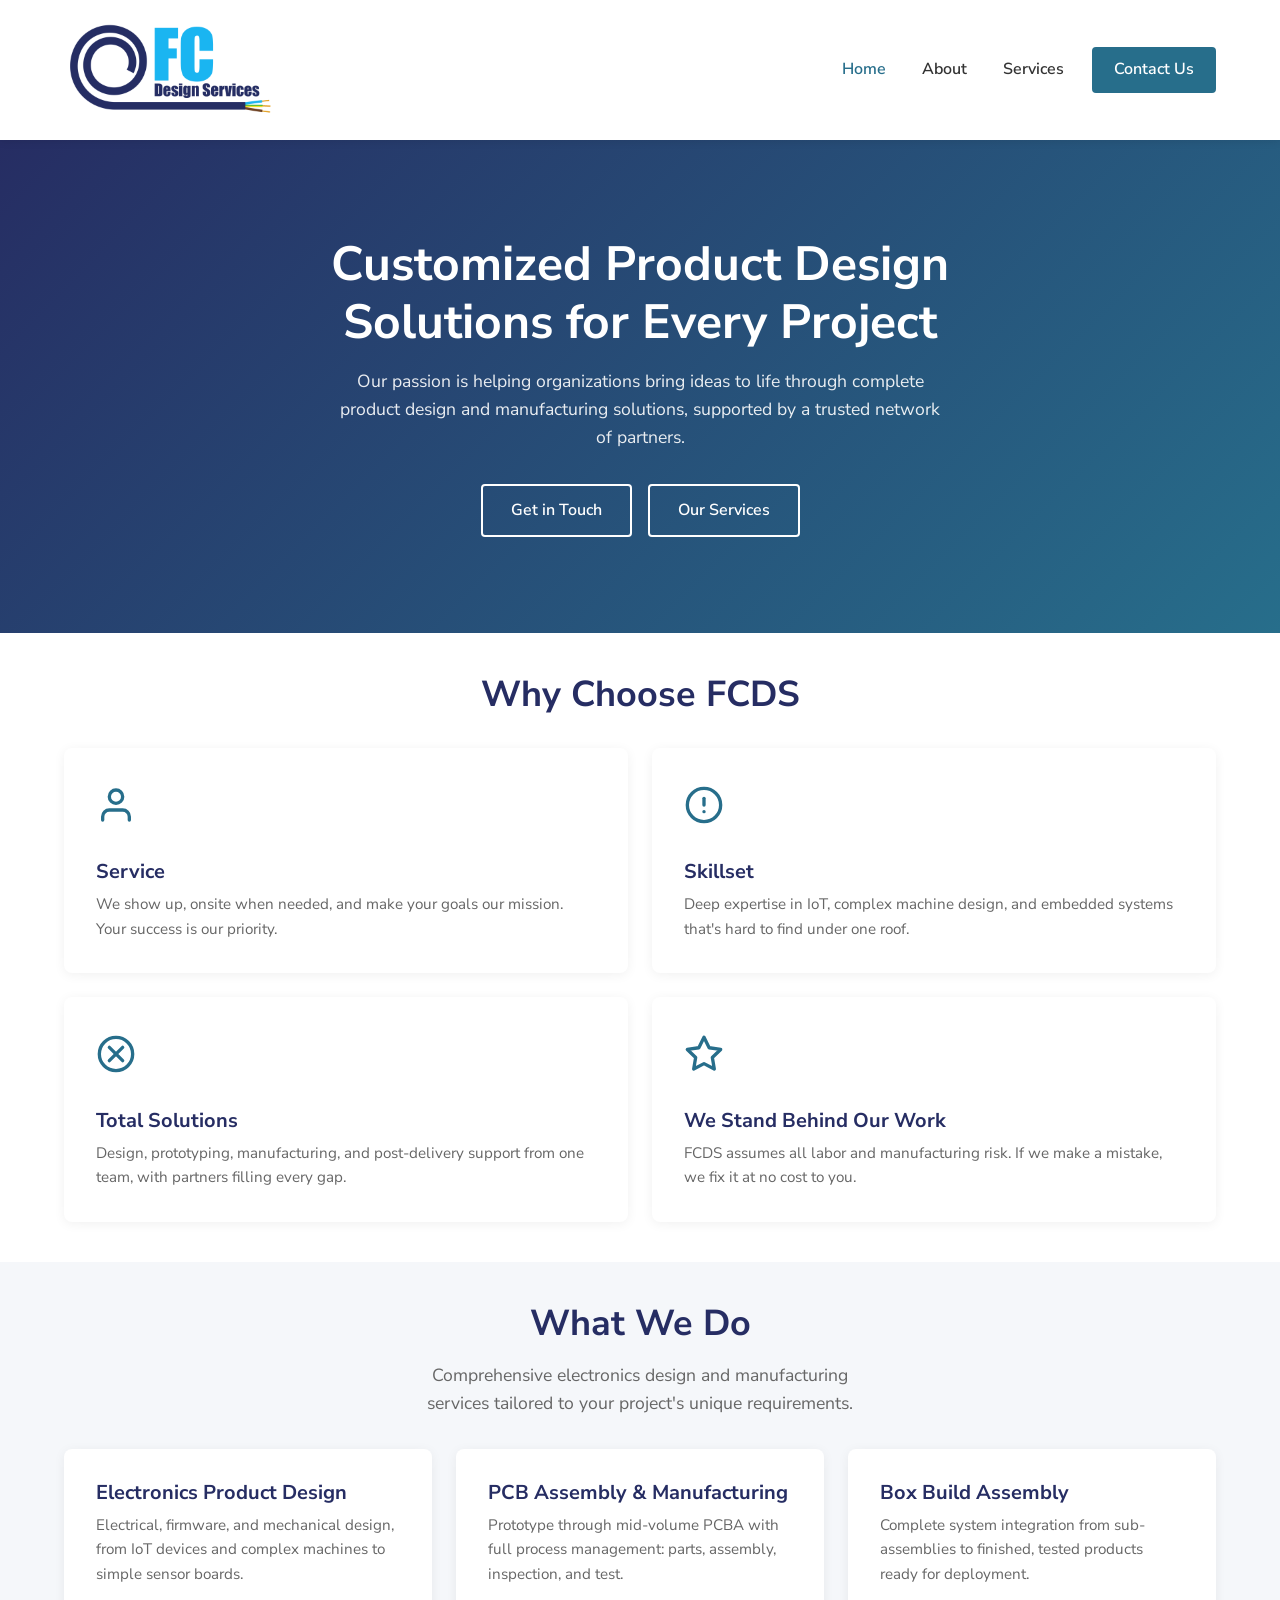
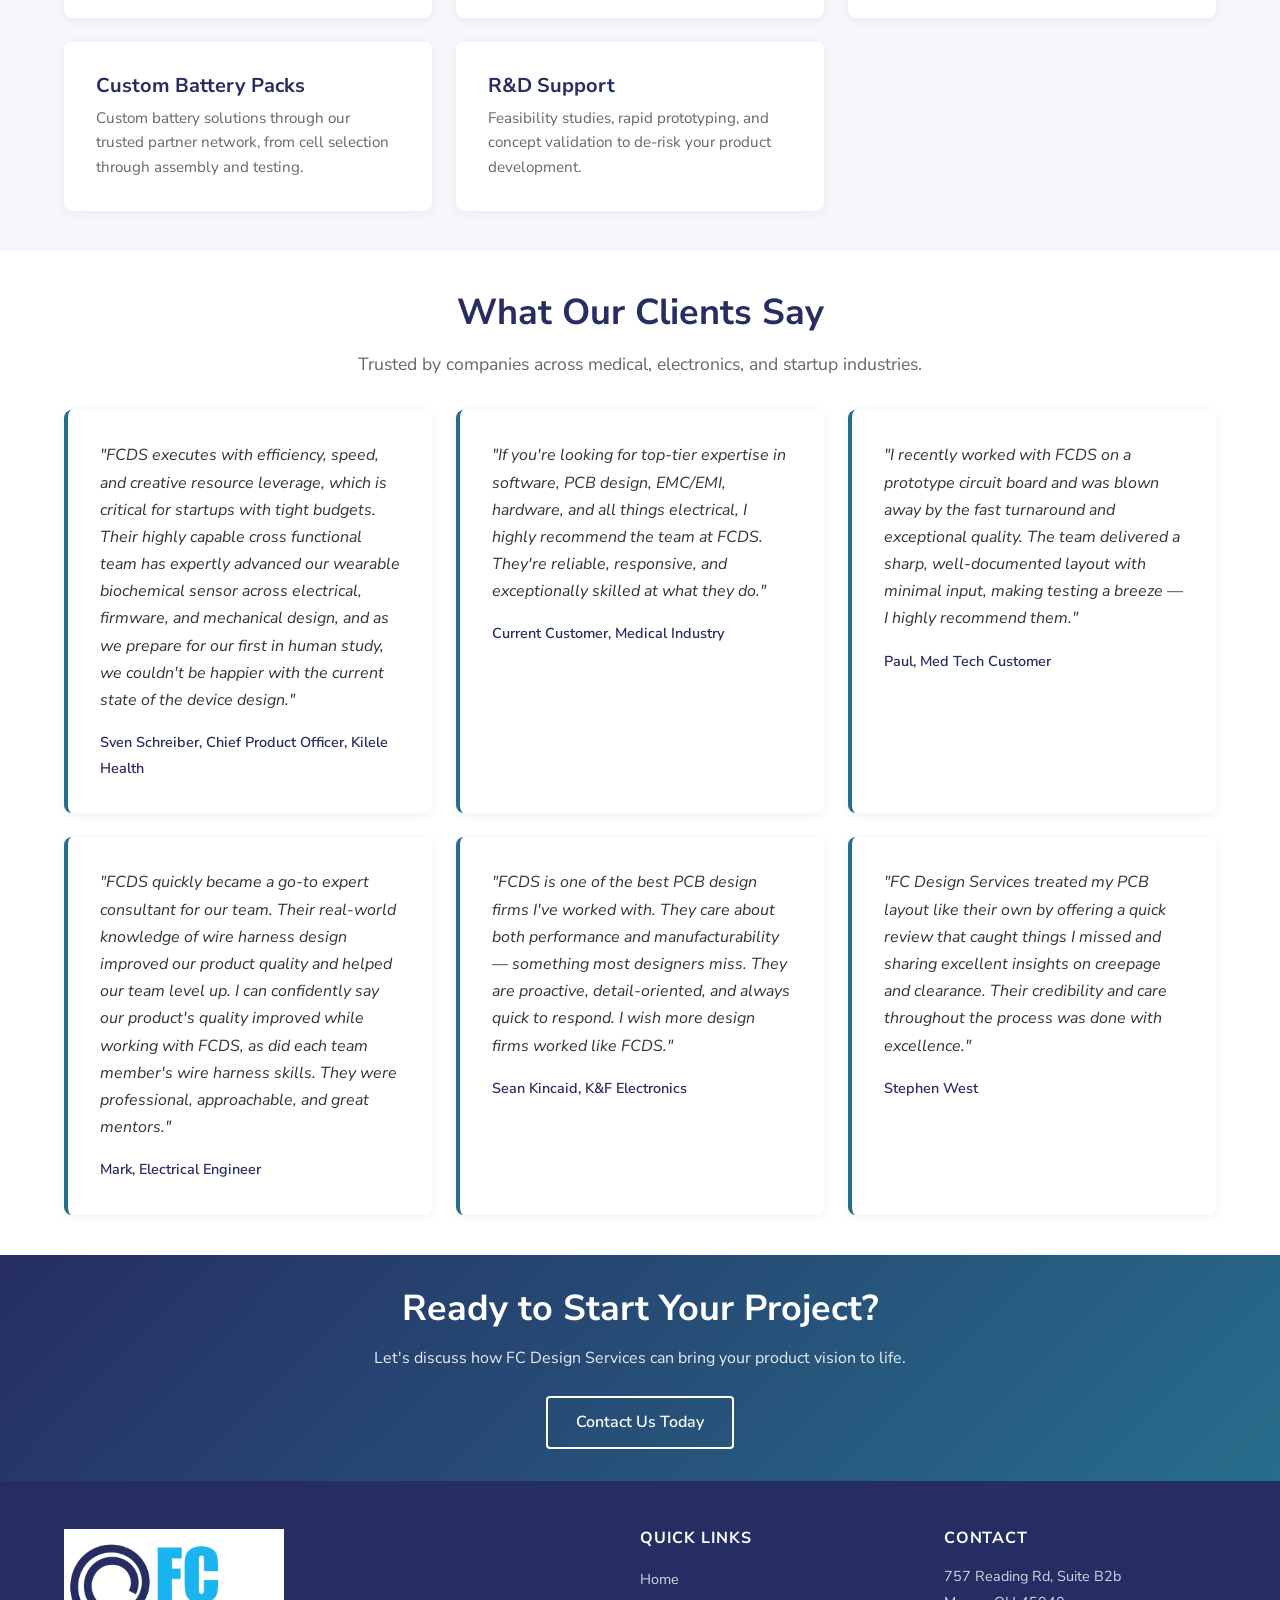
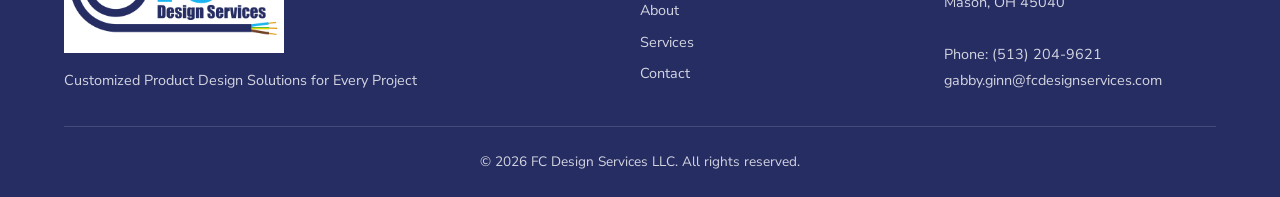
==== index.html @ b40ebe9b "Initial commit: FCDS static website 4-page static site (Home, About, Services, Contact) for FC Desig" ====
<!DOCTYPE html>
<html lang="en">
<head>
  <meta charset="UTF-8">
  <meta name="viewport" content="width=device-width, initial-scale=1.0">
  <title>FC Design Services - Customized Product Design Solutions</title>
  <meta name="description" content="FC Design Services provides turn-key electronics product design, PCB assembly, and manufacturing solutions for medical, HealthTech, biotech, renewable energy, and IoT companies in Mason, OH.">
  <link rel="canonical" href="https://fcdesignservices.com/">

  <!-- Open Graph -->
  <meta property="og:title" content="FC Design Services - Customized Product Design Solutions">
  <meta property="og:description" content="Turn-key electronics product design, PCB assembly, and manufacturing solutions for medical, HealthTech, biotech, renewable energy, and IoT companies.">
  <meta property="og:image" content="https://fcdesignservices.com/images/logo_FCDS.png">
  <meta property="og:url" content="https://fcdesignservices.com/">
  <meta property="og:type" content="website">
  <meta name="twitter:card" content="summary_large_image">

  <!-- Fonts -->
  <link rel="preconnect" href="https://fonts.googleapis.com">
  <link rel="preconnect" href="https://fonts.gstatic.com" crossorigin>
  <link href="https://fonts.googleapis.com/css2?family=Nunito+Sans:wght@400;600;700&display=swap" rel="stylesheet">

  <link rel="stylesheet" href="css/styles.css">

  <!-- Structured Data -->
  <script type="application/ld+json">
  {
    "@context": "https://schema.org",
    "@type": "ProfessionalService",
    "name": "FC Design Services LLC",
    "url": "https://fcdesignservices.com",
    "logo": "https://fcdesignservices.com/images/logo_FCDS.png",
    "image": "https://fcdesignservices.com/images/logo_FCDS.png",
    "description": "Contract electronics design and manufacturing company offering product design, PCBA manufacturing, box build assembly, custom battery packs, IoT design, and R&D support.",
    "address": {
      "@type": "PostalAddress",
      "streetAddress": "757 Reading Rd, Suite B2b",
      "addressLocality": "Mason",
      "addressRegion": "OH",
      "postalCode": "45040",
      "addressCountry": "US"
    },
    "areaServed": {
      "@type": "GeoCircle",
      "geoMidpoint": {
        "@type": "GeoCoordinates",
        "latitude": 39.36,
        "longitude": -84.31
      },
      "geoRadius": "100 mi"
    },
    "knowsAbout": [
      "Electronics Product Design",
      "PCBA Manufacturing",
      "Box Build Assembly",
      "Custom Battery Packs",
      "IoT Product Design",
      "R&D Support"
    ]
  }
  </script>
</head>
<body>

<a href="#main-content" class="skip-link">Skip to main content</a>

<!-- ========== HEADER START ========== -->
<header class="site-header">
  <div class="container">
    <a href="index.html" class="logo">
      <img src="images/logo_FCDS.png" alt="FC Design Services" width="280" height="158">
    </a>
    <button class="nav-toggle" aria-label="Toggle navigation" aria-expanded="false">
      <span></span>
      <span></span>
      <span></span>
    </button>
    <nav class="main-nav" aria-label="Main navigation">
      <ul>
        <li><a href="index.html" aria-current="page">Home</a></li>
        <li><a href="about.html">About</a></li>
        <li><a href="services.html">Services</a></li>
        <li><a href="contact.html" class="btn btn-primary">Contact Us</a></li>
      </ul>
    </nav>
  </div>
</header>
<!-- ========== HEADER END ========== -->

<main id="main-content">

  <!-- Hero -->
  <section class="hero">
    <div class="container">
      <h1>Customized Product Design Solutions for Every Project</h1>
      <p>Our passion is helping organizations bring ideas to life through complete product design and manufacturing solutions, supported by a trusted network of partners.</p>
      <div class="hero-buttons">
        <a href="contact.html" class="btn btn-outline">Get in Touch</a>
        <a href="services.html" class="btn btn-outline">Our Services</a>
      </div>
    </div>
  </section>

  <!-- Why Choose FCDS -->
  <section class="section">
    <div class="container">
      <div class="section-header">
        <h2>Why Choose FCDS</h2>
      </div>
      <div class="card-grid card-grid--2col">
        <div class="card">
          <div class="card-icon">
            <svg width="40" height="40" viewBox="0 0 24 24" fill="none" stroke="currentColor" stroke-width="2" stroke-linecap="round" stroke-linejoin="round" aria-hidden="true"><path d="M20 21v-2a4 4 0 0 0-4-4H8a4 4 0 0 0-4 4v2"/><circle cx="12" cy="7" r="4"/></svg>
          </div>
          <h3>Service</h3>
          <p>We show up, onsite when needed, and make your goals our mission. Your success is our priority.</p>
        </div>
        <div class="card">
          <div class="card-icon">
            <svg width="40" height="40" viewBox="0 0 24 24" fill="none" stroke="currentColor" stroke-width="2" stroke-linecap="round" stroke-linejoin="round" aria-hidden="true"><circle cx="12" cy="12" r="10"/><line x1="12" y1="8" x2="12" y2="12"/><line x1="12" y1="16" x2="12.01" y2="16"/></svg>
          </div>
          <h3>Skillset</h3>
          <p>Deep expertise in IoT, complex machine design, and embedded systems that's hard to find under one roof.</p>
        </div>
        <div class="card">
          <div class="card-icon">
            <svg width="40" height="40" viewBox="0 0 24 24" fill="none" stroke="currentColor" stroke-width="2" stroke-linecap="round" stroke-linejoin="round" aria-hidden="true"><circle cx="12" cy="12" r="10"/><path d="M16 8l-8 8"/><path d="M8 8l8 8"/></svg>
          </div>
          <h3>Total Solutions</h3>
          <p>Design, prototyping, manufacturing, and post-delivery support from one team, with partners filling every gap.</p>
        </div>
        <div class="card">
          <div class="card-icon">
            <svg width="40" height="40" viewBox="0 0 24 24" fill="none" stroke="currentColor" stroke-width="2" stroke-linecap="round" stroke-linejoin="round" aria-hidden="true"><polygon points="12 2 15.09 8.26 22 9.27 17 14.14 18.18 21.02 12 17.77 5.82 21.02 7 14.14 2 9.27 8.91 8.26 12 2"/></svg>
          </div>
          <h3>We Stand Behind Our Work</h3>
          <p>FCDS assumes all labor and manufacturing risk. If we make a mistake, we fix it at no cost to you.</p>
        </div>
      </div>
    </div>
  </section>

  <!-- What We Do -->
  <section class="section section--gray">
    <div class="container">
      <div class="section-header">
        <h2>What We Do</h2>
        <p>Comprehensive electronics design and manufacturing services tailored to your project's unique requirements.</p>
      </div>
      <div class="card-grid">
        <a href="services.html#product-design" class="card-link">
          <div class="card">
            <h3>Electronics Product Design</h3>
            <p>Electrical, firmware, and mechanical design, from IoT devices and complex machines to simple sensor boards.</p>
          </div>
        </a>
        <a href="services.html#pcba-manufacturing" class="card-link">
          <div class="card">
            <h3>PCB Assembly &amp; Manufacturing</h3>
            <p>Prototype through mid-volume PCBA with full process management: parts, assembly, inspection, and test.</p>
          </div>
        </a>
        <a href="services.html#box-build" class="card-link">
          <div class="card">
            <h3>Box Build Assembly</h3>
            <p>Complete system integration from sub-assemblies to finished, tested products ready for deployment.</p>
          </div>
        </a>
        <a href="services.html#battery-packs" class="card-link">
          <div class="card">
            <h3>Custom Battery Packs</h3>
            <p>Custom battery solutions through our trusted partner network, from cell selection through assembly and testing.</p>
          </div>
        </a>
        <a href="services.html#rd-support" class="card-link">
          <div class="card">
            <h3>R&amp;D Support</h3>
            <p>Feasibility studies, rapid prototyping, and concept validation to de-risk your product development.</p>
          </div>
        </a>
      </div>
    </div>
  </section>

  <!-- Testimonials -->
  <section class="section">
    <div class="container">
      <div class="section-header">
        <h2>What Our Clients Say</h2>
        <p>Trusted by companies across medical, electronics, and startup industries.</p>
      </div>
      <div class="testimonial-grid">
        <div class="testimonial">
          <blockquote>"FCDS executes with efficiency, speed, and creative resource leverage, which is critical for startups with tight budgets. Their highly capable cross functional team has expertly advanced our wearable biochemical sensor across electrical, firmware, and mechanical design, and as we prepare for our first in human study, we couldn't be happier with the current state of the device design."</blockquote>
          <cite>Sven Schreiber, Chief Product Officer, Kilele Health</cite>
        </div>
        <div class="testimonial">
          <blockquote>"If you're looking for top-tier expertise in software, PCB design, EMC/EMI, hardware, and all things electrical, I highly recommend the team at FCDS. They're reliable, responsive, and exceptionally skilled at what they do."</blockquote>
          <cite>Current Customer, Medical Industry</cite>
        </div>
        <div class="testimonial">
          <blockquote>"I recently worked with FCDS on a prototype circuit board and was blown away by the fast turnaround and exceptional quality. The team delivered a sharp, well-documented layout with minimal input, making testing a breeze — I highly recommend them."</blockquote>
          <cite>Paul, Med Tech Customer</cite>
        </div>
        <div class="testimonial">
          <blockquote>"FCDS quickly became a go-to expert consultant for our team. Their real-world knowledge of wire harness design improved our product quality and helped our team level up. I can confidently say our product's quality improved while working with FCDS, as did each team member's wire harness skills. They were professional, approachable, and great mentors."</blockquote>
          <cite>Mark, Electrical Engineer</cite>
        </div>
        <div class="testimonial">
          <blockquote>"FCDS is one of the best PCB design firms I've worked with. They care about both performance and manufacturability — something most designers miss. They are proactive, detail-oriented, and always quick to respond. I wish more design firms worked like FCDS."</blockquote>
          <cite>Sean Kincaid, K&amp;F Electronics</cite>
        </div>
        <div class="testimonial">
          <blockquote>"FC Design Services treated my PCB layout like their own by offering a quick review that caught things I missed and sharing excellent insights on creepage and clearance. Their credibility and care throughout the process was done with excellence."</blockquote>
          <cite>Stephen West</cite>
        </div>
      </div>
    </div>
  </section>

  <!-- CTA Banner -->
  <section class="cta-banner">
    <div class="container">
      <h2>Ready to Start Your Project?</h2>
      <p>Let's discuss how FC Design Services can bring your product vision to life.</p>
      <a href="contact.html" class="btn btn-outline">Contact Us Today</a>
    </div>
  </section>

</main>

<!-- ========== FOOTER START ========== -->
<footer class="site-footer">
  <div class="container">
    <div class="footer-grid">
      <div class="footer-about">
        <img src="images/logo_FCDS.png" alt="FC Design Services" width="200" height="113">
        <p>Customized Product Design Solutions for Every Project</p>
      </div>
      <div class="footer-links">
        <h3>Quick Links</h3>
        <ul>
          <li><a href="index.html">Home</a></li>
          <li><a href="about.html">About</a></li>
          <li><a href="services.html">Services</a></li>
          <li><a href="contact.html">Contact</a></li>
        </ul>
      </div>
      <div class="footer-contact">
        <h3>Contact</h3>
        <address>
          757 Reading Rd, Suite B2b<br>
          Mason, OH 45040<br><br>
          <a href="tel:+15132049621">Phone: (513) 204-9621</a><br>
          <a href="mailto:gabby.ginn@fcdesignservices.com">gabby.ginn@fcdesignservices.com</a>
        </address>
      </div>
    </div>
    <div class="footer-bottom">
      <p>&copy; 2026 FC Design Services LLC. All rights reserved.</p>
    </div>
  </div>
</footer>
<!-- ========== FOOTER END ========== -->

<script src="js/main.js" defer></script>
</body>
</html>
---- css/styles.css ----
/* ===========================
   1. CSS Custom Properties
   =========================== */

:root {
  --color-navy: #262D63;
  --color-teal: #276E8B;
  --color-cyan: #3AC4ED;
  --color-white: #FFFFFF;
  --color-light-gray: #F5F7FA;
  --color-dark-gray: #333333;
  --color-medium-gray: #666666;
  --color-border: #E0E4E8;

  --font-primary: 'Nunito Sans', Calibri, 'Gill Sans', Arial, sans-serif;

  --section-padding: 2.5rem 1.5rem;
  --container-max: 1200px;
  --transition-fast: 0.2s ease;
  --header-height: 140px;
}

/* ===========================
   2. Reset / Base
   =========================== */

*,
*::before,
*::after {
  box-sizing: border-box;
}

html {
  scroll-behavior: smooth;
  scroll-padding-top: var(--header-height);
}

body {
  margin: 0;
  padding: 0;
  font-family: var(--font-primary);
  font-size: 16px;
  line-height: 1.6;
  color: var(--color-dark-gray);
  background-color: var(--color-white);
}

img {
  max-width: 100%;
  height: auto;
  display: block;
}

a {
  color: var(--color-teal);
  text-decoration: none;
  transition: color var(--transition-fast);
}

a:hover {
  color: var(--color-navy);
}

ul {
  list-style: none;
  margin: 0;
  padding: 0;
}

h1, h2, h3, h4 {
  color: var(--color-navy);
  line-height: 1.2;
  margin: 0 0 1rem;
}

h1 { font-size: 2.5rem; }
h2 { font-size: 2rem; }
h3 { font-size: 1.25rem; }

p {
  margin: 0 0 1rem;
}

/* ===========================
   3. Layout Utilities
   =========================== */

.container {
  max-width: var(--container-max);
  margin: 0 auto;
  padding: 0 1.5rem;
}

.section {
  padding: var(--section-padding);
}

.section--gray {
  background-color: var(--color-light-gray);
}

.section--navy {
  background-color: var(--color-navy);
  color: var(--color-white);
}

.section--navy h2,
.section--navy h3 {
  color: var(--color-white);
}

.section-header {
  text-align: center;
  max-width: 700px;
  margin: 0 auto 2rem;
}

.section-header p {
  color: var(--color-medium-gray);
  font-size: 1.1rem;
  text-wrap: balance;
}

/* ===========================
   4. Buttons
   =========================== */

.btn {
  display: inline-block;
  padding: 0.75rem 1.75rem;
  border-radius: 4px;
  font-size: 1rem;
  font-weight: 600;
  text-align: center;
  cursor: pointer;
  transition: background-color var(--transition-fast), transform var(--transition-fast);
  border: 2px solid transparent;
}

.btn:hover {
  transform: translateY(-1px);
}

.btn-primary {
  background-color: var(--color-teal);
  color: var(--color-white);
  border-color: var(--color-teal);
}

.btn-primary:hover {
  background-color: #1f5a72;
  color: var(--color-white);
}

.btn-outline {
  background-color: transparent;
  color: var(--color-white);
  border-color: var(--color-white);
}

.btn-outline:hover {
  background-color: var(--color-white);
  color: var(--color-navy);
}

.btn-outline-dark {
  background-color: transparent;
  color: var(--color-teal);
  border-color: var(--color-teal);
}

.btn-outline-dark:hover {
  background-color: var(--color-teal);
  color: var(--color-white);
}

/* ===========================
   5. Skip Link (Accessibility)
   =========================== */

.skip-link {
  position: absolute;
  left: -9999px;
  top: 0;
  background: var(--color-navy);
  color: var(--color-white);
  padding: 0.5rem 1rem;
  z-index: 1000;
  font-size: 0.875rem;
}

.skip-link:focus {
  left: 0;
}

/* ===========================
   6. Header & Navigation
   =========================== */

.site-header {
  position: sticky;
  top: 0;
  background: var(--color-white);
  box-shadow: 0 2px 8px rgba(0, 0, 0, 0.08);
  z-index: 100;
  height: var(--header-height);
}

.site-header .container {
  display: flex;
  align-items: center;
  justify-content: space-between;
  height: 100%;
}

.logo img {
  height: 120px;
  width: auto;
}

.nav-toggle {
  display: flex;
  flex-direction: column;
  justify-content: center;
  gap: 5px;
  background: none;
  border: none;
  cursor: pointer;
  padding: 0.5rem;
  z-index: 110;
}

.nav-toggle span {
  display: block;
  width: 26px;
  height: 3px;
  background-color: var(--color-navy);
  border-radius: 2px;
  transition: transform var(--transition-fast), opacity var(--transition-fast);
}

.nav-toggle[aria-expanded="true"] span:nth-child(1) {
  transform: translateY(8px) rotate(45deg);
}

.nav-toggle[aria-expanded="true"] span:nth-child(2) {
  opacity: 0;
}

.nav-toggle[aria-expanded="true"] span:nth-child(3) {
  transform: translateY(-8px) rotate(-45deg);
}

.main-nav {
  display: none;
  position: absolute;
  top: var(--header-height);
  left: 0;
  right: 0;
  background: var(--color-white);
  box-shadow: 0 4px 8px rgba(0, 0, 0, 0.1);
  padding: 1rem 0;
}

.main-nav.is-open {
  display: block;
}

.main-nav ul {
  display: flex;
  flex-direction: column;
  align-items: center;
  gap: 0;
}

.main-nav a {
  display: block;
  padding: 0.75rem 1.5rem;
  color: var(--color-dark-gray);
  font-weight: 600;
  font-size: 1rem;
}

.main-nav a:hover,
.main-nav a[aria-current="page"] {
  color: var(--color-teal);
}

.main-nav .btn-primary {
  margin: 0.5rem 1.5rem;
  color: var(--color-white);
}

.main-nav .btn-primary:hover {
  color: var(--color-white);
}

/* ===========================
   7. Hero Section
   =========================== */

.hero {
  background: linear-gradient(135deg, var(--color-navy) 0%, var(--color-teal) 100%);
  color: var(--color-white);
  padding: 4rem 1.5rem;
  text-align: center;
}

.hero h1 {
  color: var(--color-white);
  font-size: 2rem;
  margin-bottom: 1rem;
  max-width: 800px;
  margin-left: auto;
  margin-right: auto;
}

.hero p {
  font-size: 1.1rem;
  max-width: 600px;
  margin: 0 auto 2rem;
  opacity: 0.9;
}

.hero-buttons {
  display: flex;
  flex-wrap: wrap;
  gap: 1rem;
  justify-content: center;
}

/* ===========================
   8. Page Banner (inner pages)
   =========================== */

.page-banner {
  background: linear-gradient(135deg, var(--color-navy) 0%, var(--color-teal) 100%);
  color: var(--color-white);
  padding: 2rem 1.5rem;
  text-align: center;
}

.page-banner h1 {
  color: var(--color-white);
  margin-bottom: 0.5rem;
}

.page-banner p {
  opacity: 0.9;
  font-size: 1.1rem;
  max-width: 700px;
  margin: 0 auto;
  text-wrap: balance;
}

/* ===========================
   9. Card Grids
   =========================== */

.card-grid {
  display: grid;
  grid-template-columns: 1fr;
  gap: 1.5rem;
}

.card-grid--2col {
  grid-template-columns: 1fr;
  gap: 1.5rem;
}

.card {
  background: var(--color-white);
  border-radius: 8px;
  padding: 2rem;
  box-shadow: 0 2px 12px rgba(0, 0, 0, 0.06);
  transition: transform var(--transition-fast), box-shadow var(--transition-fast);
}

.card:hover {
  transform: translateY(-3px);
  box-shadow: 0 6px 20px rgba(0, 0, 0, 0.1);
}

.card-icon {
  font-size: 2.5rem;
  margin-bottom: 1rem;
  color: var(--color-teal);
}

.card h3 {
  margin-bottom: 0.5rem;
}

.card p {
  color: var(--color-medium-gray);
  margin-bottom: 0;
  font-size: 0.95rem;
}

/* Service cards link */
.card-link {
  display: block;
  color: inherit;
  text-decoration: none;
}

.card-link:hover {
  color: inherit;
}

/* ===========================
   10. Testimonials
   =========================== */

.testimonial-grid {
  display: grid;
  grid-template-columns: 1fr;
  gap: 1.5rem;
}

.testimonial {
  background: var(--color-white);
  border-radius: 8px;
  padding: 2rem;
  box-shadow: 0 2px 12px rgba(0, 0, 0, 0.06);
  border-left: 4px solid var(--color-teal);
}

.testimonial blockquote {
  margin: 0 0 1rem;
  font-style: italic;
  color: var(--color-dark-gray);
  line-height: 1.7;
}

.testimonial cite {
  font-style: normal;
  font-weight: 600;
  color: var(--color-navy);
  font-size: 0.9rem;
}

/* ===========================
   11. CTA Banner
   =========================== */

.cta-banner {
  background: linear-gradient(135deg, var(--color-navy) 0%, var(--color-teal) 100%);
  color: var(--color-white);
  text-align: center;
  padding: 2rem 1.5rem;
}

.cta-banner h2 {
  color: var(--color-white);
  margin-bottom: 1rem;
}

.cta-banner p {
  max-width: 600px;
  margin: 0 auto 1.5rem;
  opacity: 0.9;
}

/* ===========================
   12. Service Detail Sections
   =========================== */

.service-detail {
  padding: 3rem 0;
  border-bottom: 1px solid var(--color-border);
}

.service-detail:last-child {
  border-bottom: none;
}

.service-detail h3 {
  font-size: 1.5rem;
  margin-bottom: 1rem;
}

/* Process Steps */
.process-steps {
  display: grid;
  grid-template-columns: repeat(2, 1fr);
  gap: 1.5rem;
}

.process-step {
  display: flex;
  align-items: center;
  gap: 1rem;
  background: var(--color-white);
  border-radius: 8px;
  padding: 1.25rem 1.5rem;
  box-shadow: 0 2px 12px rgba(0, 0, 0, 0.06);
}

.process-number {
  display: flex;
  align-items: center;
  justify-content: center;
  width: 40px;
  height: 40px;
  border-radius: 50%;
  background: var(--color-teal);
  color: var(--color-white);
  font-weight: 700;
  font-size: 1.1rem;
  flex-shrink: 0;
}

.process-step h3 {
  margin: 0;
  font-size: 1rem;
}

.service-detail ul {
  list-style: disc;
  padding-left: 1.5rem;
  margin-bottom: 1rem;
}

.service-detail li {
  margin-bottom: 0.5rem;
  color: var(--color-medium-gray);
}

/* ===========================
   13. About Page
   =========================== */

.about-content {
  max-width: 800px;
}

.about-content p {
  font-size: 1.05rem;
  color: var(--color-medium-gray);
}

.mission-highlight {
  background: var(--color-light-gray);
  border-left: 4px solid var(--color-teal);
  padding: 1rem 1.5rem;
  margin: 1rem 0;
  border-radius: 0 8px 8px 0;
}

.mission-highlight p {
  font-size: 1.1rem;
  font-style: italic;
  color: var(--color-navy);
  margin-bottom: 0;
}

.team-grid {
  display: grid;
  grid-template-columns: 1fr;
  gap: 1.5rem;
}

.team-card {
  text-align: center;
  background: var(--color-white);
  border-radius: 8px;
  padding: 1.25rem;
  box-shadow: 0 2px 12px rgba(0, 0, 0, 0.06);
}

.team-photo {
  width: 120px;
  height: 120px;
  border-radius: 50%;
  background-color: var(--color-light-gray);
  margin: 0 auto 1rem;
  display: flex;
  align-items: center;
  justify-content: center;
  font-size: 2rem;
  color: var(--color-medium-gray);
}

.team-photo-img {
  width: 180px;
  height: 180px;
  border-radius: 50%;
  object-fit: cover;
  object-position: top;
  margin: 0 auto 1rem;
}

.team-card h3 {
  margin-bottom: 0.25rem;
}

.team-card .role {
  color: var(--color-teal);
  font-weight: 600;
  font-size: 0.9rem;
  margin-bottom: 0.75rem;
}

.team-card p {
  color: var(--color-medium-gray);
  font-size: 0.9rem;
}

/* ===========================
   14. Contact Page
   =========================== */

.contact-grid {
  display: grid;
  grid-template-columns: 1fr;
  gap: 2rem;
}

.contact-form .form-group {
  margin-bottom: 1.25rem;
}

.contact-form label {
  display: block;
  margin-bottom: 0.35rem;
  font-weight: 600;
  color: var(--color-navy);
  font-size: 0.95rem;
}

.contact-form .required {
  color: #c0392b;
}

.contact-form input,
.contact-form textarea {
  width: 100%;
  padding: 0.75rem 1rem;
  border: 1px solid var(--color-border);
  border-radius: 4px;
  font-family: var(--font-primary);
  font-size: 1rem;
  transition: border-color var(--transition-fast);
}

.contact-form input:focus,
.contact-form textarea:focus {
  outline: none;
  border-color: var(--color-teal);
  box-shadow: 0 0 0 3px rgba(39, 110, 139, 0.15);
}

.contact-form textarea {
  resize: vertical;
  min-height: 120px;
}

.contact-form button[type="submit"] {
  width: 100%;
}

.contact-info-card {
  background: var(--color-light-gray);
  border-radius: 8px;
  padding: 2rem;
}

.contact-info-card h3 {
  margin-bottom: 1.5rem;
}

.contact-info-item {
  display: flex;
  gap: 1rem;
  margin-bottom: 1.5rem;
  align-items: flex-start;
}

.contact-info-item .icon {
  font-size: 1.25rem;
  color: var(--color-teal);
  flex-shrink: 0;
  margin-top: 0.15rem;
}

.contact-info-item p {
  margin: 0;
  color: var(--color-medium-gray);
}

.contact-info-item strong {
  color: var(--color-navy);
}

.map-embed {
  width: 100%;
  height: 300px;
  border: 0;
  border-radius: 8px;
  margin-top: 1rem;
}

.form-success {
  background: #d4edda;
  color: #155724;
  padding: 1rem 1.5rem;
  border-radius: 4px;
  margin-bottom: 1.5rem;
  font-weight: 600;
  display: none;
}

.form-success.is-visible {
  display: block;
}

/* ===========================
   15. Footer
   =========================== */

.site-footer {
  background-color: var(--color-navy);
  color: rgba(255, 255, 255, 0.8);
  padding: 3rem 1.5rem 1.5rem;
}

.footer-grid {
  display: grid;
  grid-template-columns: 1fr;
  gap: 2rem;
  margin-bottom: 2rem;
}

.footer-about img {
  height: auto;
  width: 220px;
  margin-bottom: 1rem;
}

.footer-about p {
  font-size: 0.9rem;
  margin-bottom: 0;
}

.site-footer h3 {
  color: var(--color-white);
  font-size: 1rem;
  margin-bottom: 1rem;
  text-transform: uppercase;
  letter-spacing: 0.05em;
}

.footer-links a {
  display: block;
  color: rgba(255, 255, 255, 0.8);
  padding: 0.25rem 0;
  font-size: 0.9rem;
}

.footer-links a:hover {
  color: var(--color-white);
}

.footer-contact address {
  font-style: normal;
  font-size: 0.9rem;
  line-height: 1.8;
}

.footer-contact a {
  color: rgba(255, 255, 255, 0.8);
}

.footer-contact a:hover {
  color: var(--color-white);
}

.footer-bottom {
  border-top: 1px solid rgba(255, 255, 255, 0.15);
  padding-top: 1.5rem;
  text-align: center;
  font-size: 0.85rem;
}

.footer-bottom p {
  margin: 0;
}

/* ===========================
   16. Media Queries
   =========================== */

/* Tablet */
@media (min-width: 768px) {
  h1 { font-size: 2.75rem; }
  h2 { font-size: 2.25rem; }

  .hero {
    padding: 5rem 1.5rem;
  }

  .hero h1 {
    font-size: 2.5rem;
  }

  .card-grid {
    grid-template-columns: repeat(2, 1fr);
  }

  .testimonial-grid {
    grid-template-columns: repeat(2, 1fr);
  }

  .team-grid {
    grid-template-columns: repeat(2, 1fr);
  }

  .contact-grid {
    grid-template-columns: 1fr 1fr;
  }

  .footer-grid {
    grid-template-columns: repeat(2, 1fr);
  }

  .contact-form button[type="submit"] {
    width: auto;
  }
}

/* Desktop */
@media (min-width: 1024px) {
  .nav-toggle {
    display: none;
  }

  .main-nav {
    display: flex;
    position: static;
    box-shadow: none;
    padding: 0;
    background: transparent;
  }

  .main-nav ul {
    flex-direction: row;
    align-items: center;
    gap: 0.25rem;
  }

  .main-nav a {
    padding: 0.5rem 1rem;
  }

  .main-nav .btn-primary {
    margin: 0 0 0 0.5rem;
    padding: 0.5rem 1.25rem;
  }

  .hero {
    padding: 6rem 1.5rem;
  }

  .hero h1 {
    font-size: 3rem;
  }

  .card-grid {
    grid-template-columns: repeat(3, 1fr);
  }

  .card-grid--2col {
    grid-template-columns: repeat(2, 1fr);
  }

  .card-grid--3col {
    grid-template-columns: repeat(3, 1fr);
  }

  .testimonial-grid {
    grid-template-columns: repeat(3, 1fr);
  }

  .process-steps {
    grid-template-columns: repeat(3, 1fr);
  }

  .team-grid {
    grid-template-columns: repeat(4, 1fr);
  }

  .footer-grid {
    grid-template-columns: 2fr 1fr 1fr;
  }
}

/* ===========================
   17. Reduced Motion
   =========================== */

@media (prefers-reduced-motion: reduce) {
  html {
    scroll-behavior: auto;
  }

  *,
  *::before,
  *::after {
    animation-duration: 0.01ms !important;
    transition-duration: 0.01ms !important;
  }
}
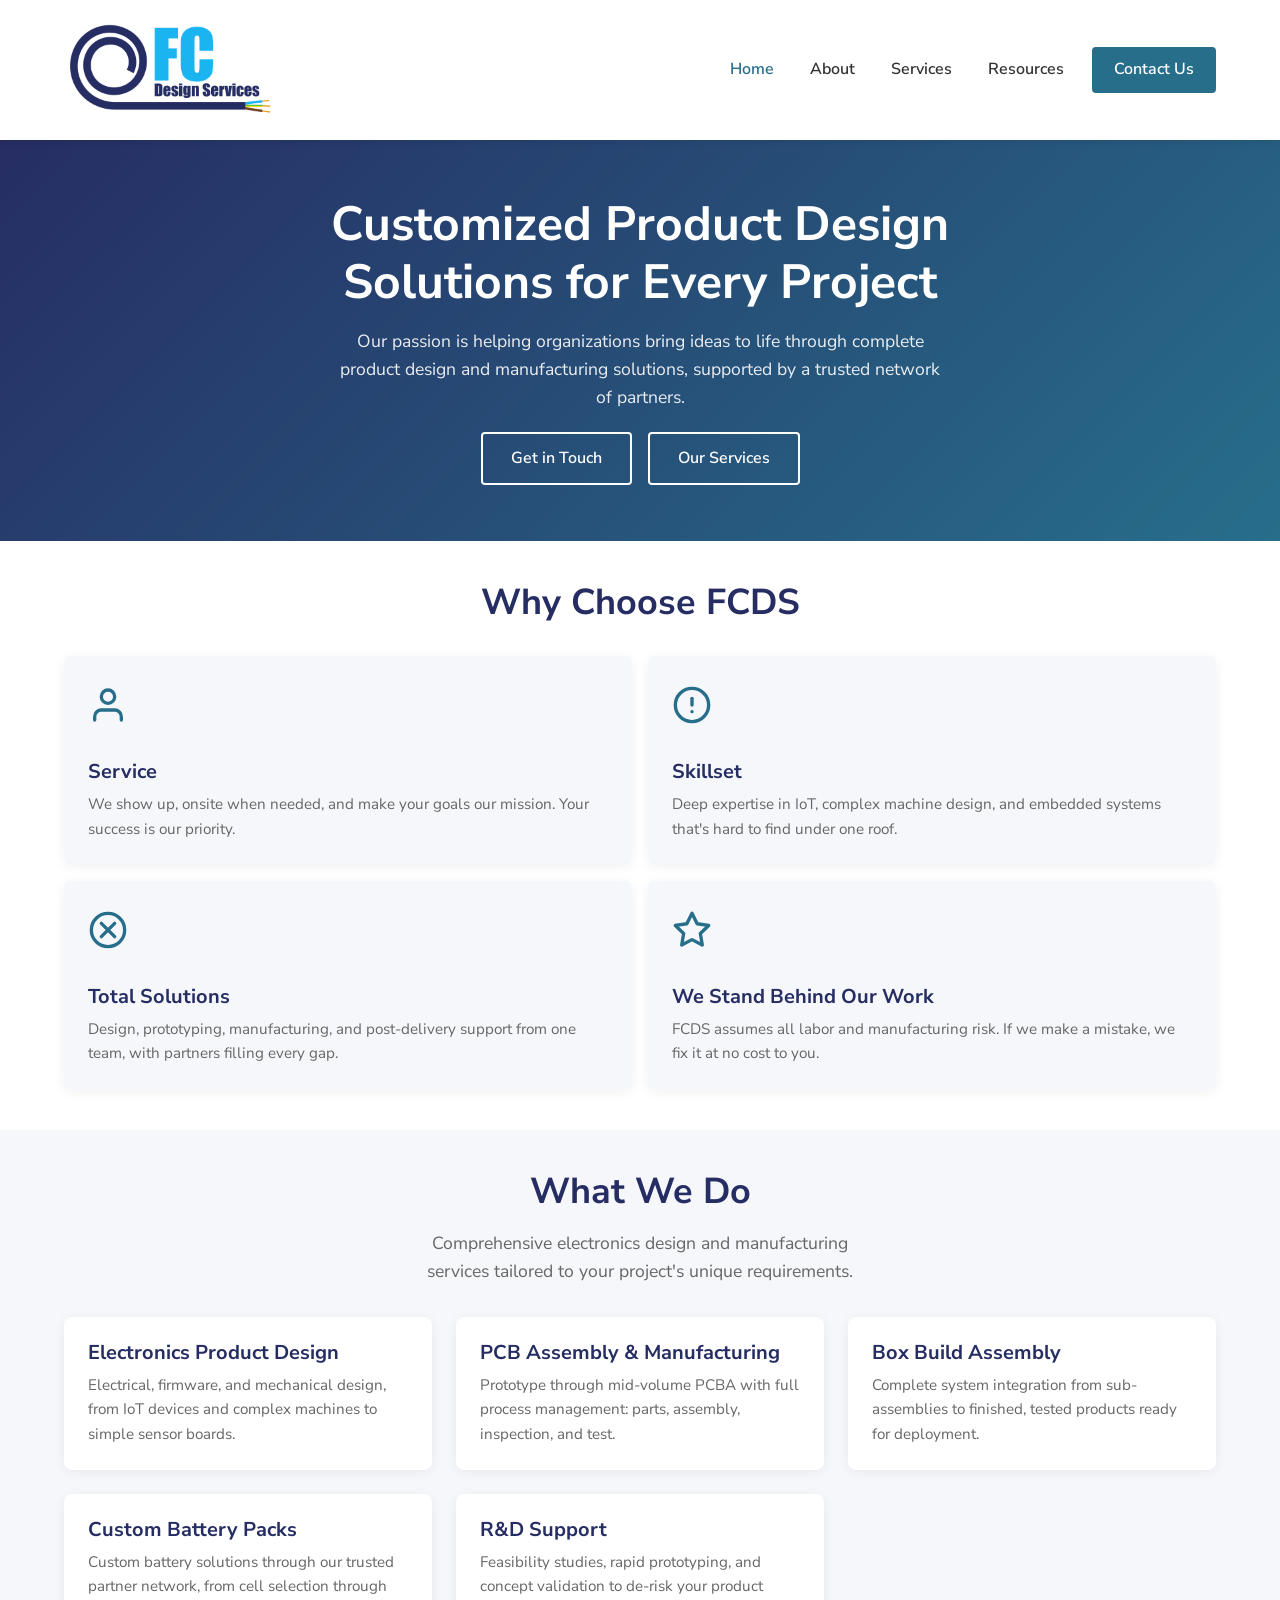
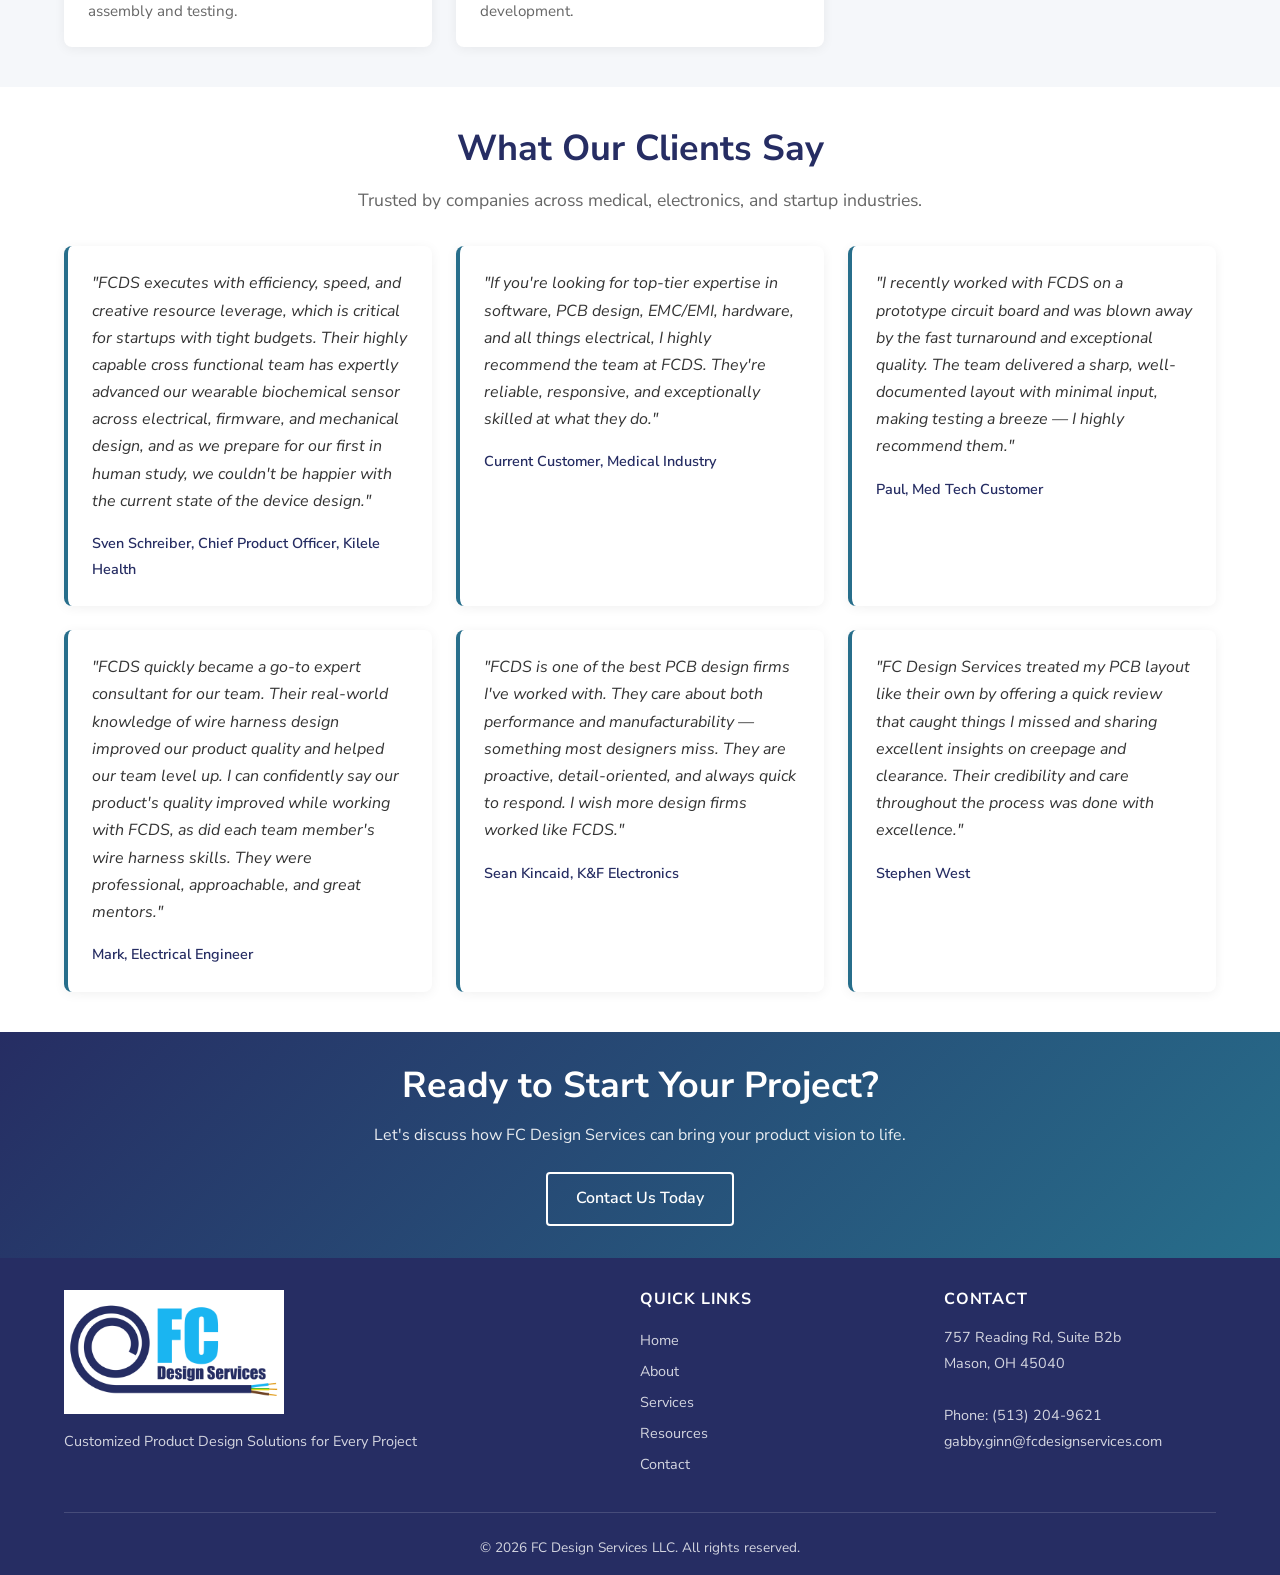
==== commit 2683b737: "Add Resources page with DFM guide download New resources page with downloadable DFM Rules Reference " ====
--- a/index.html
+++ b/index.html
@@ -80,6 +80,7 @@
         <li><a href="index.html" aria-current="page">Home</a></li>
         <li><a href="about.html">About</a></li>
         <li><a href="services.html">Services</a></li>
+        <li><a href="resources.html">Resources</a></li>
         <li><a href="contact.html" class="btn btn-primary">Contact Us</a></li>
       </ul>
     </nav>
@@ -243,6 +244,7 @@
           <li><a href="index.html">Home</a></li>
           <li><a href="about.html">About</a></li>
           <li><a href="services.html">Services</a></li>
+          <li><a href="resources.html">Resources</a></li>
           <li><a href="contact.html">Contact</a></li>
         </ul>
       </div>
--- a/css/styles.css
+++ b/css/styles.css
@@ -302,7 +302,7 @@
 .hero {
   background: linear-gradient(135deg, var(--color-navy) 0%, var(--color-teal) 100%);
   color: var(--color-white);
-  padding: 4rem 1.5rem;
+  padding: 2.5rem 1.5rem;
   text-align: center;
 }
 
@@ -318,7 +318,7 @@
 .hero p {
   font-size: 1.1rem;
   max-width: 600px;
-  margin: 0 auto 2rem;
+  margin: 0 auto 1.25rem;
   opacity: 0.9;
 }
 
@@ -365,13 +365,17 @@
 
 .card-grid--2col {
   grid-template-columns: 1fr;
-  gap: 1.5rem;
+  gap: 1rem;
+}
+
+.card-grid--2col .card {
+  background: var(--color-light-gray);
 }
 
 .card {
   background: var(--color-white);
   border-radius: 8px;
-  padding: 2rem;
+  padding: 1.5rem;
   box-shadow: 0 2px 12px rgba(0, 0, 0, 0.06);
   transition: transform var(--transition-fast), box-shadow var(--transition-fast);
 }
@@ -421,7 +425,7 @@
 .testimonial {
   background: var(--color-white);
   border-radius: 8px;
-  padding: 2rem;
+  padding: 1.5rem;
   box-shadow: 0 2px 12px rgba(0, 0, 0, 0.06);
   border-left: 4px solid var(--color-teal);
 }
@@ -722,7 +726,7 @@
 .site-footer {
   background-color: var(--color-navy);
   color: rgba(255, 255, 255, 0.8);
-  padding: 3rem 1.5rem 1.5rem;
+  padding: 2rem 1.5rem 1rem;
 }
 
 .footer-grid {
@@ -797,7 +801,7 @@
   h2 { font-size: 2.25rem; }
 
   .hero {
-    padding: 5rem 1.5rem;
+    padding: 3rem 1.5rem;
   }
 
   .hero h1 {
@@ -859,7 +863,7 @@
   }
 
   .hero {
-    padding: 6rem 1.5rem;
+    padding: 3.5rem 1.5rem;
   }
 
   .hero h1 {
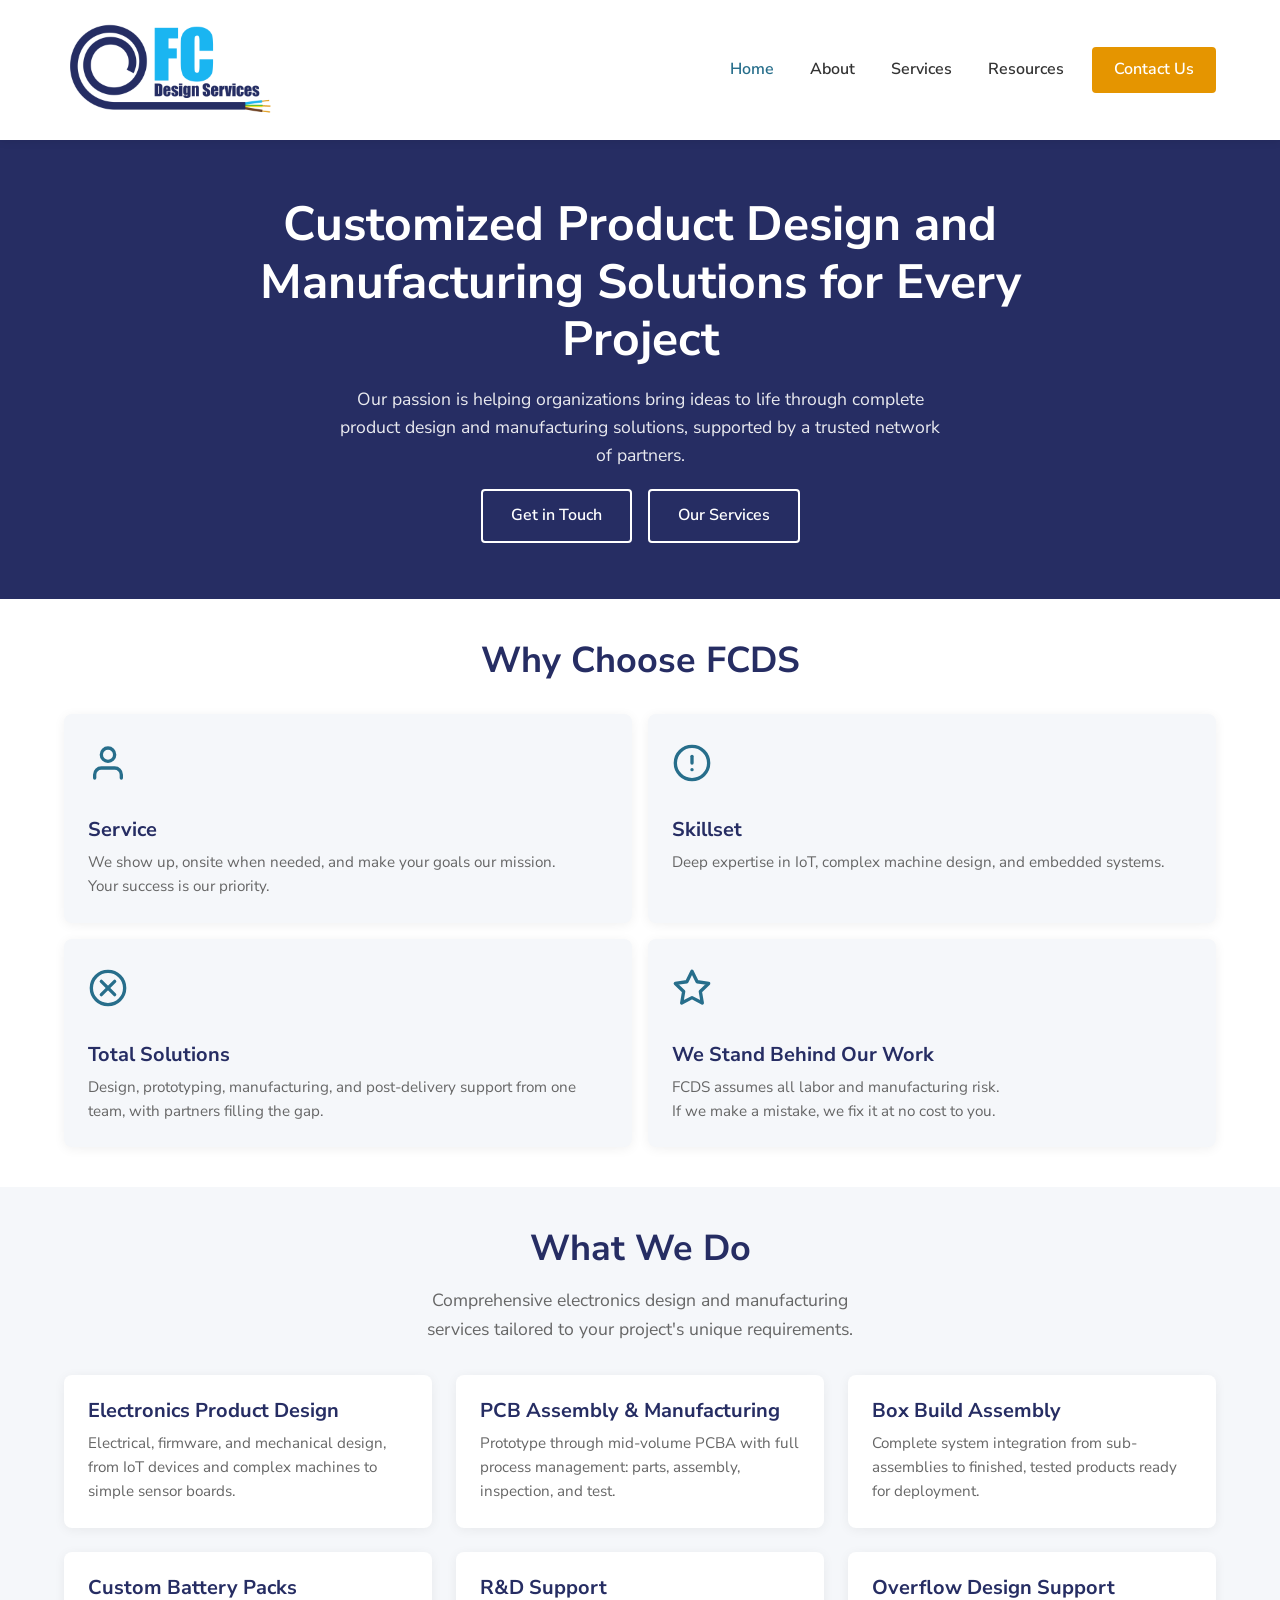
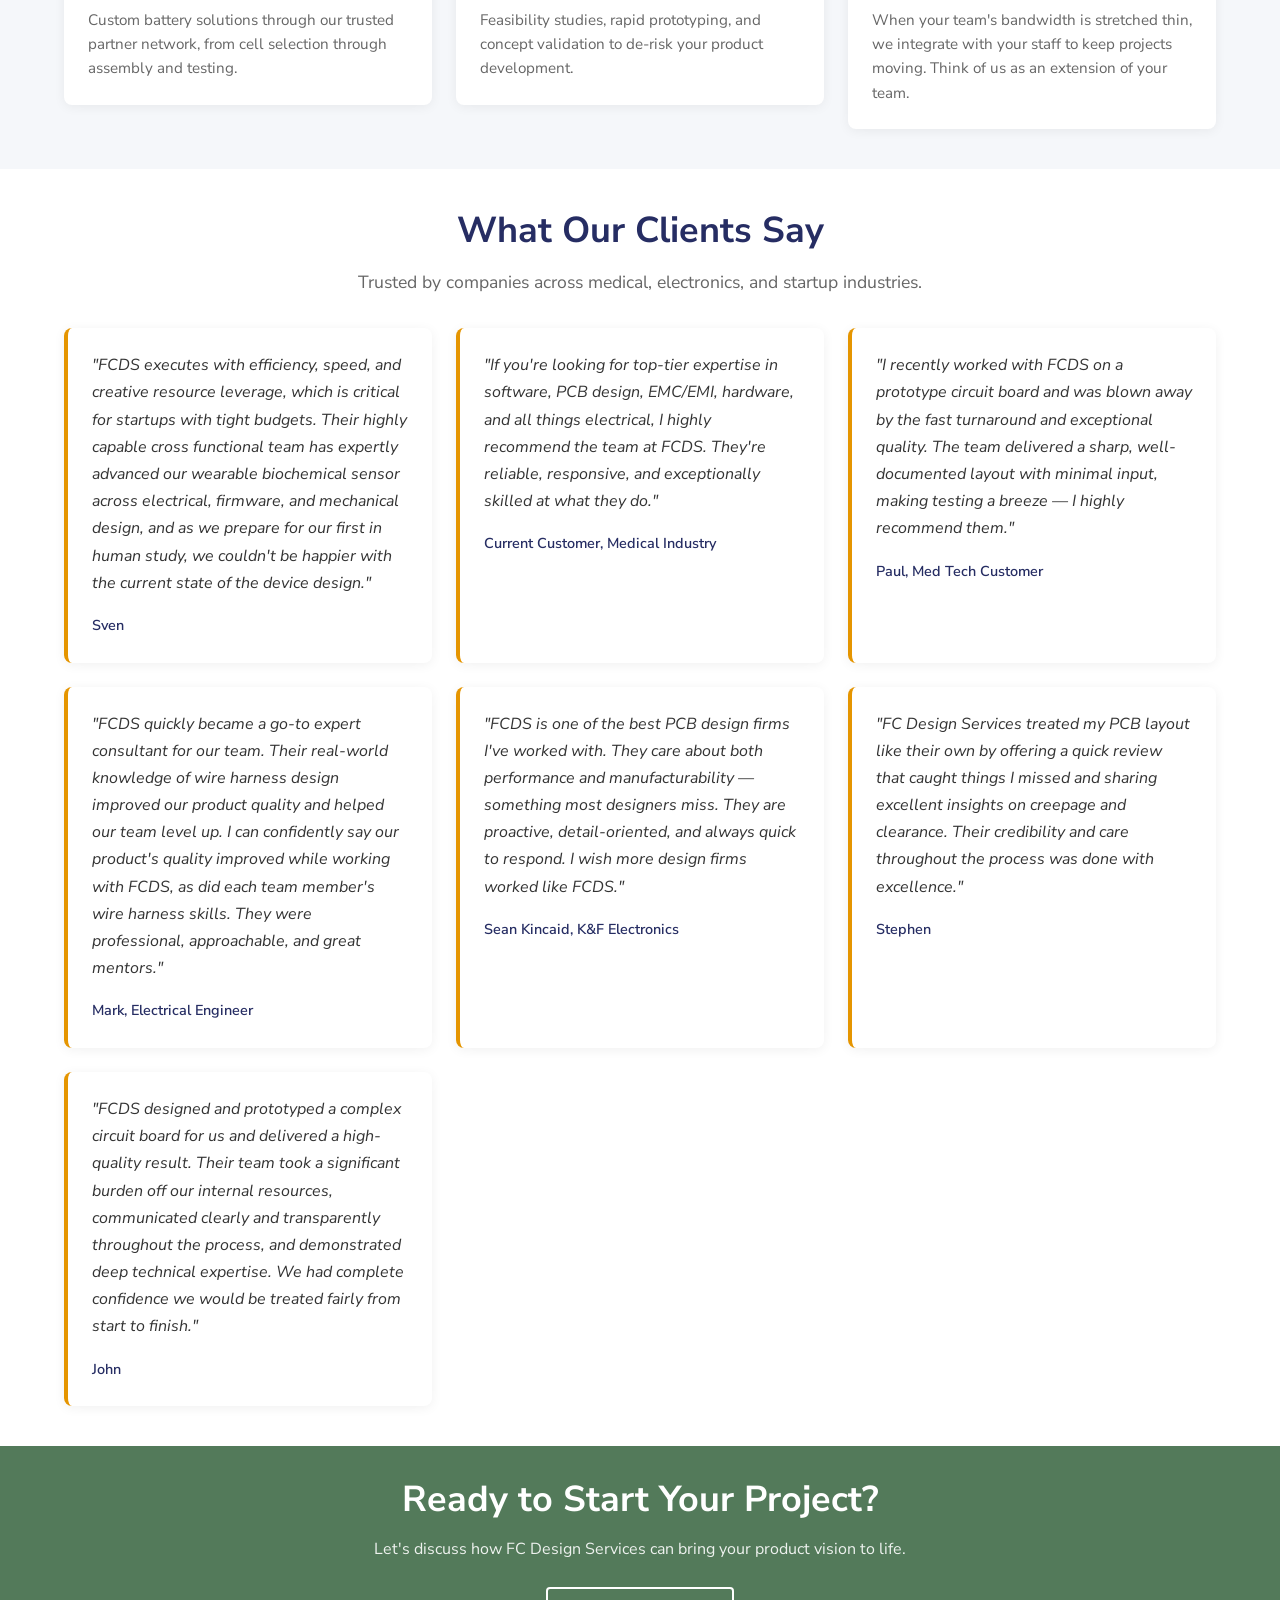
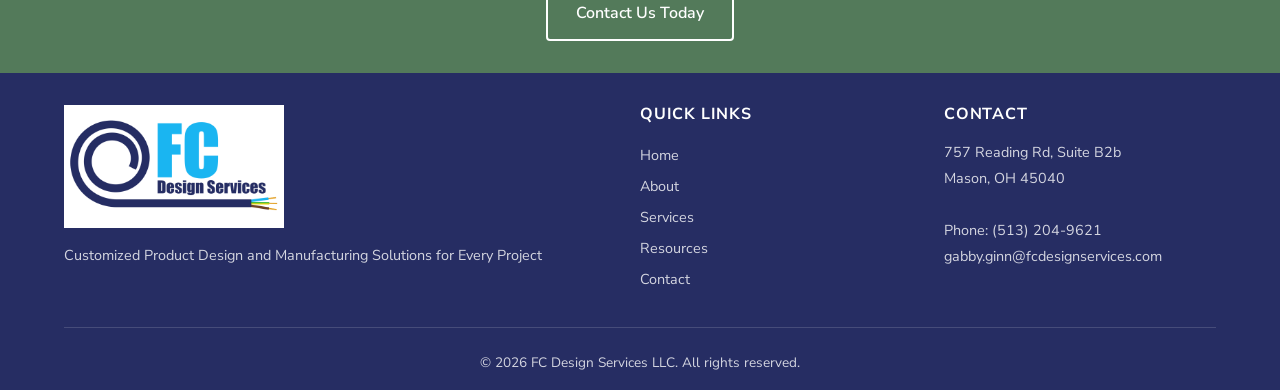
==== commit 1da995bd: "Site-wide content and styling updates - Updated tagline to include manufacturing - Why Choose FCDS c" ====
--- a/index.html
+++ b/index.html
@@ -3,12 +3,12 @@
 <head>
   <meta charset="UTF-8">
   <meta name="viewport" content="width=device-width, initial-scale=1.0">
-  <title>FC Design Services - Customized Product Design Solutions</title>
+  <title>FC Design Services - Customized Product Design and Manufacturing Solutions</title>
   <meta name="description" content="FC Design Services provides turn-key electronics product design, PCB assembly, and manufacturing solutions for medical, HealthTech, biotech, renewable energy, and IoT companies in Mason, OH.">
   <link rel="canonical" href="https://fcdesignservices.com/">
 
   <!-- Open Graph -->
-  <meta property="og:title" content="FC Design Services - Customized Product Design Solutions">
+  <meta property="og:title" content="FC Design Services - Customized Product Design and Manufacturing Solutions">
   <meta property="og:description" content="Turn-key electronics product design, PCB assembly, and manufacturing solutions for medical, HealthTech, biotech, renewable energy, and IoT companies.">
   <meta property="og:image" content="https://fcdesignservices.com/images/logo_FCDS.png">
   <meta property="og:url" content="https://fcdesignservices.com/">
@@ -93,7 +93,7 @@
   <!-- Hero -->
   <section class="hero">
     <div class="container">
-      <h1>Customized Product Design Solutions for Every Project</h1>
+      <h1>Customized Product Design and Manufacturing Solutions for Every Project</h1>
       <p>Our passion is helping organizations bring ideas to life through complete product design and manufacturing solutions, supported by a trusted network of partners.</p>
       <div class="hero-buttons">
         <a href="contact.html" class="btn btn-outline">Get in Touch</a>
@@ -114,28 +114,28 @@
             <svg width="40" height="40" viewBox="0 0 24 24" fill="none" stroke="currentColor" stroke-width="2" stroke-linecap="round" stroke-linejoin="round" aria-hidden="true"><path d="M20 21v-2a4 4 0 0 0-4-4H8a4 4 0 0 0-4 4v2"/><circle cx="12" cy="7" r="4"/></svg>
           </div>
           <h3>Service</h3>
-          <p>We show up, onsite when needed, and make your goals our mission. Your success is our priority.</p>
+          <p>We show up, onsite when needed, and make your goals our mission.<br>Your success is our priority.</p>
         </div>
         <div class="card">
           <div class="card-icon">
             <svg width="40" height="40" viewBox="0 0 24 24" fill="none" stroke="currentColor" stroke-width="2" stroke-linecap="round" stroke-linejoin="round" aria-hidden="true"><circle cx="12" cy="12" r="10"/><line x1="12" y1="8" x2="12" y2="12"/><line x1="12" y1="16" x2="12.01" y2="16"/></svg>
           </div>
           <h3>Skillset</h3>
-          <p>Deep expertise in IoT, complex machine design, and embedded systems that's hard to find under one roof.</p>
+          <p>Deep expertise in IoT, complex machine design, and embedded systems.</p>
         </div>
         <div class="card">
           <div class="card-icon">
             <svg width="40" height="40" viewBox="0 0 24 24" fill="none" stroke="currentColor" stroke-width="2" stroke-linecap="round" stroke-linejoin="round" aria-hidden="true"><circle cx="12" cy="12" r="10"/><path d="M16 8l-8 8"/><path d="M8 8l8 8"/></svg>
           </div>
           <h3>Total Solutions</h3>
-          <p>Design, prototyping, manufacturing, and post-delivery support from one team, with partners filling every gap.</p>
+          <p>Design, prototyping, manufacturing, and post-delivery support from one team, with partners filling the gap.</p>
         </div>
         <div class="card">
           <div class="card-icon">
             <svg width="40" height="40" viewBox="0 0 24 24" fill="none" stroke="currentColor" stroke-width="2" stroke-linecap="round" stroke-linejoin="round" aria-hidden="true"><polygon points="12 2 15.09 8.26 22 9.27 17 14.14 18.18 21.02 12 17.77 5.82 21.02 7 14.14 2 9.27 8.91 8.26 12 2"/></svg>
           </div>
           <h3>We Stand Behind Our Work</h3>
-          <p>FCDS assumes all labor and manufacturing risk. If we make a mistake, we fix it at no cost to you.</p>
+          <p>FCDS assumes all labor and manufacturing risk.<br>If we make a mistake, we fix it at no cost to you.</p>
         </div>
       </div>
     </div>
@@ -179,6 +179,12 @@
             <p>Feasibility studies, rapid prototyping, and concept validation to de-risk your product development.</p>
           </div>
         </a>
+        <a href="contact.html" class="card-link">
+          <div class="card">
+            <h3>Overflow Design Support</h3>
+            <p>When your team's bandwidth is stretched thin, we integrate with your staff to keep projects moving. Think of us as an extension of your team.</p>
+          </div>
+        </a>
       </div>
     </div>
   </section>
@@ -193,7 +199,7 @@
       <div class="testimonial-grid">
         <div class="testimonial">
           <blockquote>"FCDS executes with efficiency, speed, and creative resource leverage, which is critical for startups with tight budgets. Their highly capable cross functional team has expertly advanced our wearable biochemical sensor across electrical, firmware, and mechanical design, and as we prepare for our first in human study, we couldn't be happier with the current state of the device design."</blockquote>
-          <cite>Sven Schreiber, Chief Product Officer, Kilele Health</cite>
+          <cite>Sven</cite>
         </div>
         <div class="testimonial">
           <blockquote>"If you're looking for top-tier expertise in software, PCB design, EMC/EMI, hardware, and all things electrical, I highly recommend the team at FCDS. They're reliable, responsive, and exceptionally skilled at what they do."</blockquote>
@@ -213,7 +219,11 @@
         </div>
         <div class="testimonial">
           <blockquote>"FC Design Services treated my PCB layout like their own by offering a quick review that caught things I missed and sharing excellent insights on creepage and clearance. Their credibility and care throughout the process was done with excellence."</blockquote>
-          <cite>Stephen West</cite>
+          <cite>Stephen</cite>
+        </div>
+        <div class="testimonial">
+          <blockquote>"FCDS designed and prototyped a complex circuit board for us and delivered a high-quality result. Their team took a significant burden off our internal resources, communicated clearly and transparently throughout the process, and demonstrated deep technical expertise. We had complete confidence we would be treated fairly from start to finish."</blockquote>
+          <cite>John</cite>
         </div>
       </div>
     </div>
@@ -236,7 +246,7 @@
     <div class="footer-grid">
       <div class="footer-about">
         <img src="images/logo_FCDS.png" alt="FC Design Services" width="200" height="113">
-        <p>Customized Product Design Solutions for Every Project</p>
+        <p>Customized Product Design and Manufacturing Solutions for Every Project</p>
       </div>
       <div class="footer-links">
         <h3>Quick Links</h3>
--- a/css/styles.css
+++ b/css/styles.css
@@ -5,7 +5,9 @@
 :root {
   --color-navy: #262D63;
   --color-teal: #276E8B;
-  --color-cyan: #3AC4ED;
+  --color-cyan: #1AB5F1;
+  --color-orange: #E59500;
+  --color-fern: #537A5A;
   --color-white: #FFFFFF;
   --color-light-gray: #F5F7FA;
   --color-dark-gray: #333333;
@@ -142,13 +144,13 @@
 }
 
 .btn-primary {
-  background-color: var(--color-teal);
-  color: var(--color-white);
-  border-color: var(--color-teal);
+  background-color: var(--color-orange);
+  color: var(--color-white);
+  border-color: var(--color-orange);
 }
 
 .btn-primary:hover {
-  background-color: #1f5a72;
+  background-color: #c47e00;
   color: var(--color-white);
 }
 
@@ -165,12 +167,12 @@
 
 .btn-outline-dark {
   background-color: transparent;
-  color: var(--color-teal);
-  border-color: var(--color-teal);
+  color: var(--color-orange);
+  border-color: var(--color-orange);
 }
 
 .btn-outline-dark:hover {
-  background-color: var(--color-teal);
+  background-color: var(--color-orange);
   color: var(--color-white);
 }
 
@@ -203,14 +205,16 @@
   background: var(--color-white);
   box-shadow: 0 2px 8px rgba(0, 0, 0, 0.08);
   z-index: 100;
-  height: var(--header-height);
+  min-height: var(--header-height);
 }
 
 .site-header .container {
   display: flex;
   align-items: center;
   justify-content: space-between;
-  height: 100%;
+  min-height: var(--header-height);
+  padding-top: 0.5rem;
+  padding-bottom: 0.5rem;
 }
 
 .logo img {
@@ -300,7 +304,7 @@
    =========================== */
 
 .hero {
-  background: linear-gradient(135deg, var(--color-navy) 0%, var(--color-teal) 100%);
+  background: var(--color-navy);
   color: var(--color-white);
   padding: 2.5rem 1.5rem;
   text-align: center;
@@ -334,7 +338,7 @@
    =========================== */
 
 .page-banner {
-  background: linear-gradient(135deg, var(--color-navy) 0%, var(--color-teal) 100%);
+  background: var(--color-navy);
   color: var(--color-white);
   padding: 2rem 1.5rem;
   text-align: center;
@@ -427,7 +431,7 @@
   border-radius: 8px;
   padding: 1.5rem;
   box-shadow: 0 2px 12px rgba(0, 0, 0, 0.06);
-  border-left: 4px solid var(--color-teal);
+  border-left: 4px solid var(--color-orange);
 }
 
 .testimonial blockquote {
@@ -449,7 +453,7 @@
    =========================== */
 
 .cta-banner {
-  background: linear-gradient(135deg, var(--color-navy) 0%, var(--color-teal) 100%);
+  background: var(--color-fern);
   color: var(--color-white);
   text-align: center;
   padding: 2rem 1.5rem;
@@ -471,8 +475,11 @@
    =========================== */
 
 .service-detail {
-  padding: 3rem 0;
+  padding: 1.5rem 0;
   border-bottom: 1px solid var(--color-border);
+  text-align: center;
+  max-width: 700px;
+  margin: 0 auto;
 }
 
 .service-detail:last-child {
@@ -481,24 +488,28 @@
 
 .service-detail h3 {
   font-size: 1.5rem;
-  margin-bottom: 1rem;
+  margin-bottom: 0.5rem;
 }
 
 /* Process Steps */
 .process-steps {
   display: grid;
-  grid-template-columns: repeat(2, 1fr);
-  gap: 1.5rem;
+  grid-template-columns: 1fr;
+  gap: 1rem;
 }
 
 .process-step {
   display: flex;
-  align-items: center;
+  align-items: flex-start;
   gap: 1rem;
   background: var(--color-white);
   border-radius: 8px;
   padding: 1.25rem 1.5rem;
   box-shadow: 0 2px 12px rgba(0, 0, 0, 0.06);
+  border: none;
+  text-align: left;
+  font-family: var(--font-primary);
+  width: 100%;
 }
 
 .process-number {
@@ -508,22 +519,31 @@
   width: 40px;
   height: 40px;
   border-radius: 50%;
-  background: var(--color-teal);
+  background: var(--color-fern);
   color: var(--color-white);
   font-weight: 700;
   font-size: 1.1rem;
   flex-shrink: 0;
+  margin-top: 0.1rem;
 }
 
 .process-step h3 {
   margin: 0;
   font-size: 1rem;
+}
+
+.process-desc {
+  margin: 0.5rem 0 0;
+  font-size: 0.9rem;
+  color: var(--color-medium-gray);
 }
 
 .service-detail ul {
   list-style: disc;
   padding-left: 1.5rem;
   margin-bottom: 1rem;
+  text-align: left;
+  display: inline-block;
 }
 
 .service-detail li {
@@ -537,6 +557,8 @@
 
 .about-content {
   max-width: 800px;
+  margin: 0 auto;
+  text-align: center;
 }
 
 .about-content p {
@@ -557,6 +579,7 @@
   font-style: italic;
   color: var(--color-navy);
   margin-bottom: 0;
+  text-align: center;
 }
 
 .team-grid {
@@ -720,6 +743,107 @@
 }
 
 /* ===========================
+   Quote Calculator
+   =========================== */
+
+.form-fieldset {
+  border: 1px solid var(--color-border);
+  border-radius: 8px;
+  padding: 1.5rem;
+  margin-bottom: 1.5rem;
+}
+
+.form-fieldset legend {
+  font-weight: 700;
+  color: var(--color-navy);
+  font-size: 1.1rem;
+  padding: 0 0.5rem;
+}
+
+.form-help {
+  display: block;
+  font-size: 0.85rem;
+  color: var(--color-medium-gray);
+  margin-top: 0.25rem;
+}
+
+.form-help a {
+  color: var(--color-teal);
+}
+
+.toggle-group {
+  display: flex;
+  gap: 1.5rem;
+}
+
+.toggle-option {
+  display: flex;
+  align-items: center;
+  gap: 0.4rem;
+  font-weight: 600;
+  cursor: pointer;
+}
+
+.toggle-option input {
+  width: auto;
+}
+
+.form-error {
+  background: #f8d7da;
+  color: #721c24;
+  padding: 1rem 1.5rem;
+  border-radius: 4px;
+  margin-top: 1rem;
+  font-weight: 600;
+}
+
+.quote-result {
+  margin-top: 2rem;
+  padding: 2rem;
+  background: var(--color-light-gray);
+  border-radius: 8px;
+  text-align: center;
+}
+
+.quote-totals {
+  display: flex;
+  flex-wrap: wrap;
+  gap: 2rem;
+  justify-content: center;
+  margin: 1.5rem 0;
+}
+
+.quote-total-line {
+  display: flex;
+  flex-direction: column;
+  align-items: center;
+  gap: 0.25rem;
+}
+
+.quote-total-line span:first-child {
+  font-size: 0.9rem;
+  color: var(--color-medium-gray);
+  text-transform: uppercase;
+  letter-spacing: 0.05em;
+}
+
+.quote-amount {
+  font-size: 2rem;
+  font-weight: 700;
+  color: var(--color-navy);
+}
+
+.quote-warning {
+  background: #fff3cd;
+  color: #856404;
+  padding: 0.75rem 1rem;
+  border-radius: 4px;
+  margin-top: 0.75rem;
+  font-size: 0.9rem;
+  text-align: left;
+}
+
+/* ===========================
    15. Footer
    =========================== */
 
@@ -809,6 +933,10 @@
   }
 
   .card-grid {
+    grid-template-columns: repeat(2, 1fr);
+  }
+
+  .process-steps {
     grid-template-columns: repeat(2, 1fr);
   }
 
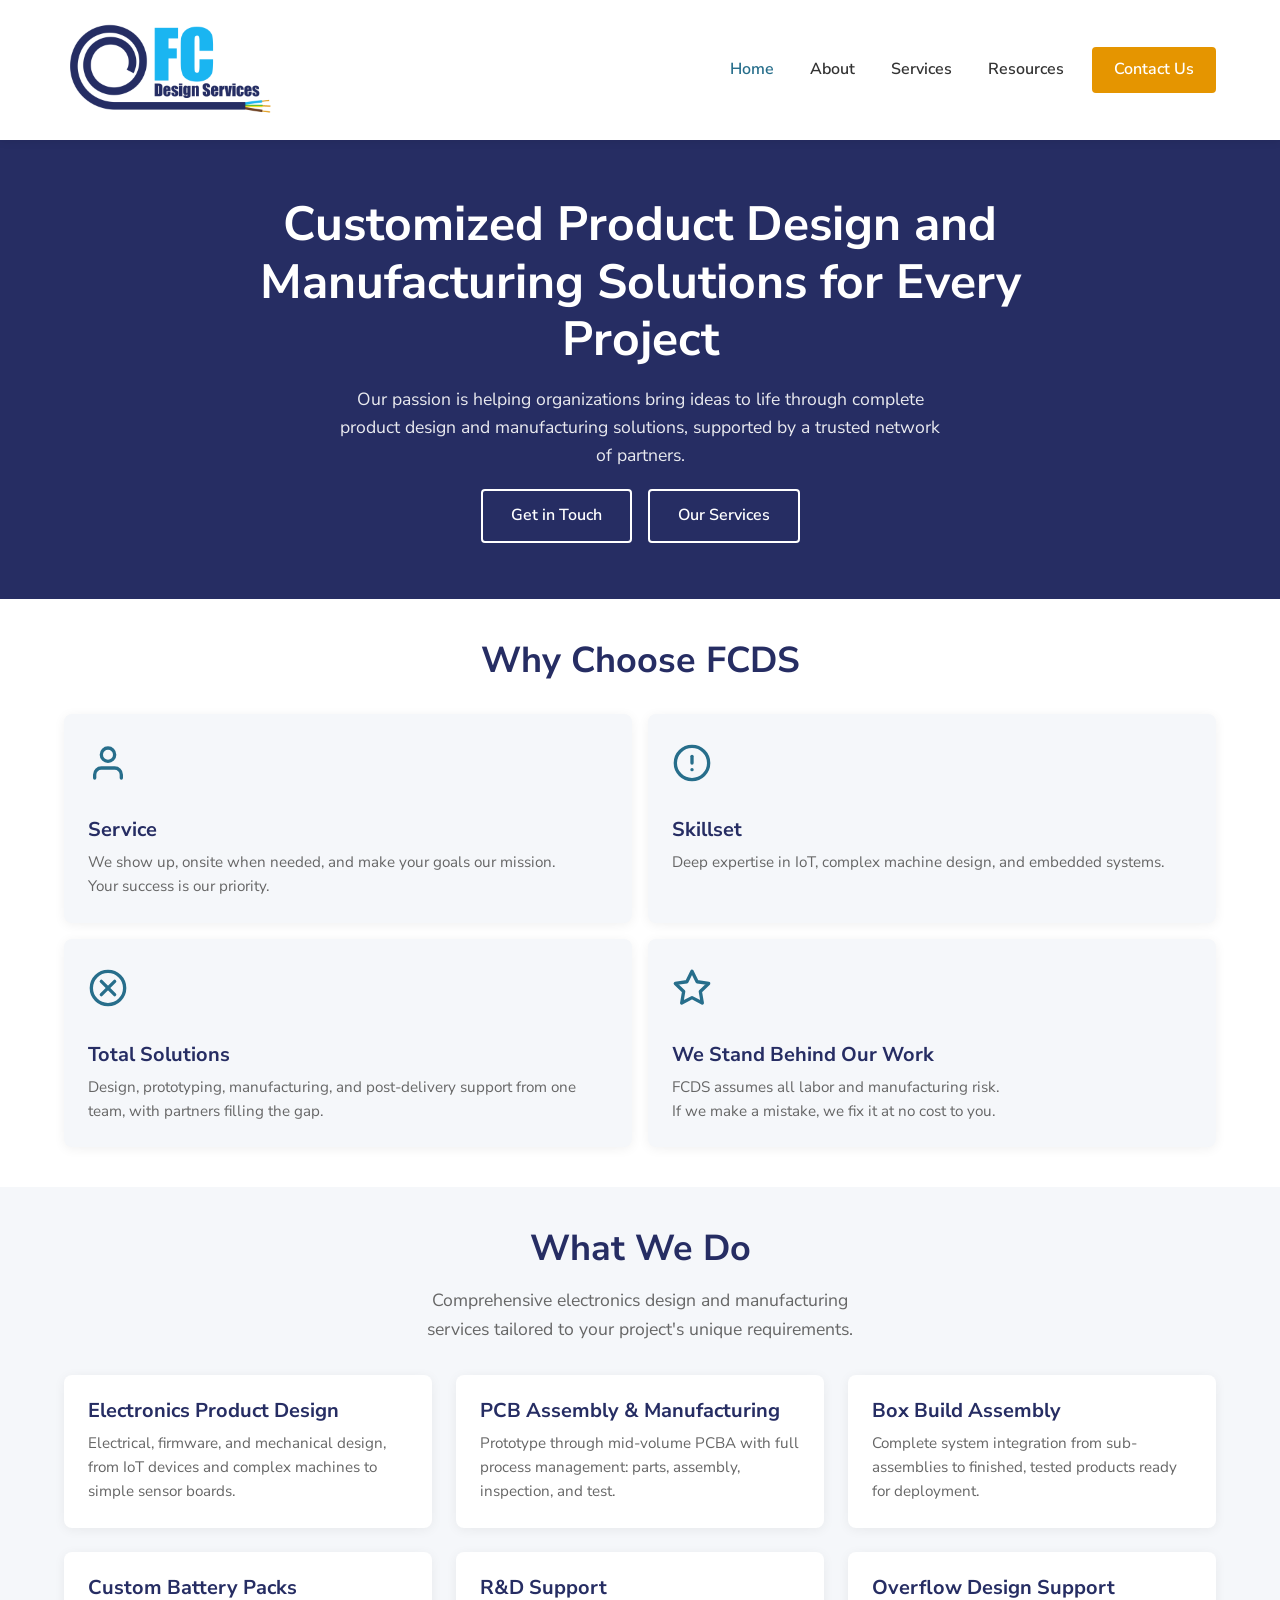
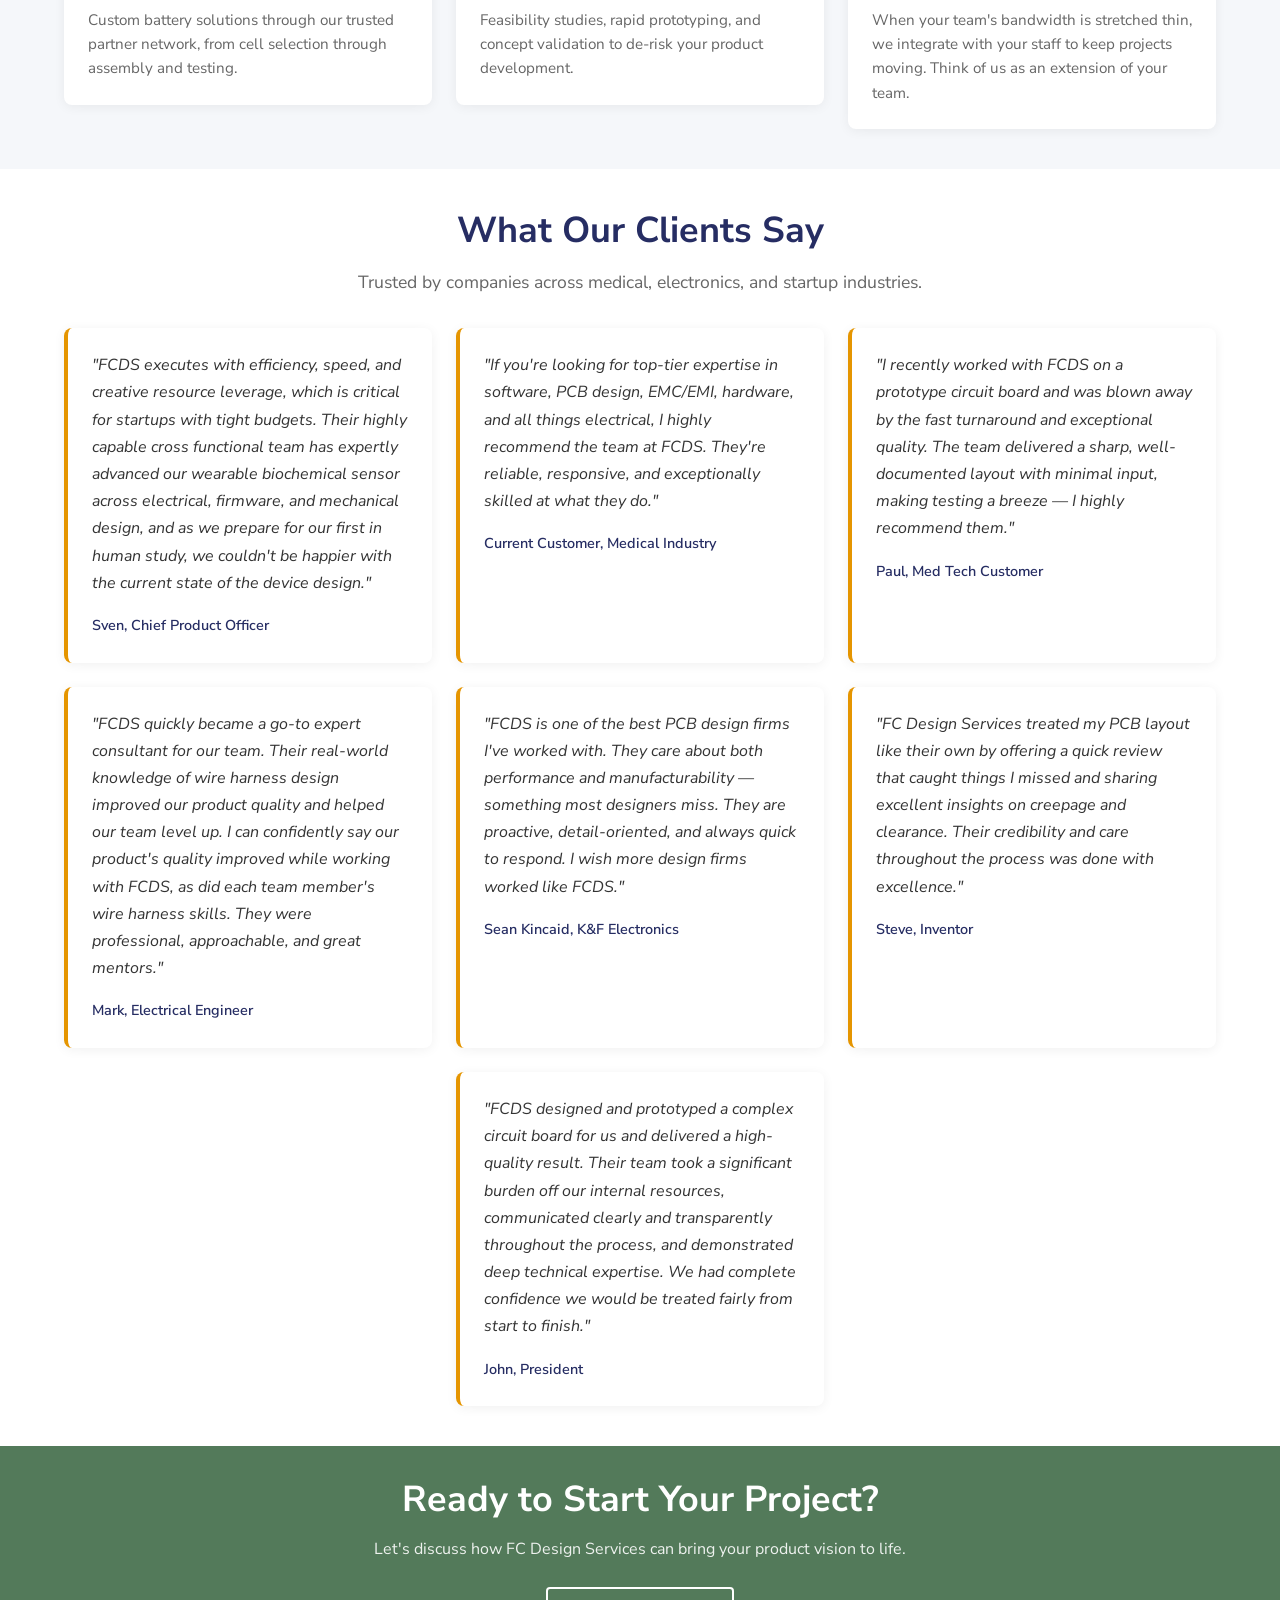
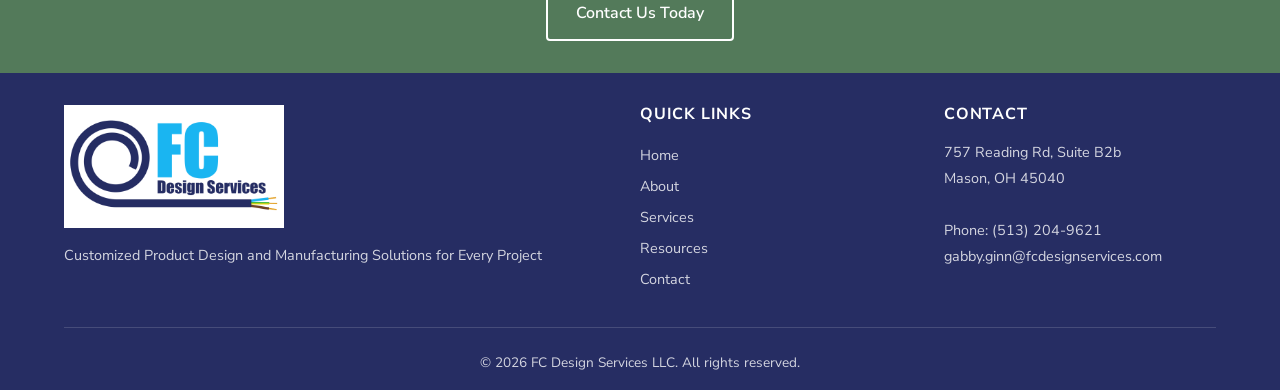
==== commit 6f8613f1: "Update testimonial citations and center last testimonial Co-Authored-By: Claude Opus 4.6 (1M context" ====
--- a/index.html
+++ b/index.html
@@ -199,7 +199,7 @@
       <div class="testimonial-grid">
         <div class="testimonial">
           <blockquote>"FCDS executes with efficiency, speed, and creative resource leverage, which is critical for startups with tight budgets. Their highly capable cross functional team has expertly advanced our wearable biochemical sensor across electrical, firmware, and mechanical design, and as we prepare for our first in human study, we couldn't be happier with the current state of the device design."</blockquote>
-          <cite>Sven</cite>
+          <cite>Sven, Chief Product Officer</cite>
         </div>
         <div class="testimonial">
           <blockquote>"If you're looking for top-tier expertise in software, PCB design, EMC/EMI, hardware, and all things electrical, I highly recommend the team at FCDS. They're reliable, responsive, and exceptionally skilled at what they do."</blockquote>
@@ -219,11 +219,11 @@
         </div>
         <div class="testimonial">
           <blockquote>"FC Design Services treated my PCB layout like their own by offering a quick review that caught things I missed and sharing excellent insights on creepage and clearance. Their credibility and care throughout the process was done with excellence."</blockquote>
-          <cite>Stephen</cite>
+          <cite>Steve, Inventor</cite>
         </div>
         <div class="testimonial">
           <blockquote>"FCDS designed and prototyped a complex circuit board for us and delivered a high-quality result. Their team took a significant burden off our internal resources, communicated clearly and transparently throughout the process, and demonstrated deep technical expertise. We had complete confidence we would be treated fairly from start to finish."</blockquote>
-          <cite>John</cite>
+          <cite>John, President</cite>
         </div>
       </div>
     </div>
--- a/css/styles.css
+++ b/css/styles.css
@@ -423,6 +423,7 @@
 .testimonial-grid {
   display: grid;
   grid-template-columns: 1fr;
+  justify-items: center;
   gap: 1.5rem;
 }
 
@@ -1014,6 +1015,10 @@
     grid-template-columns: repeat(3, 1fr);
   }
 
+  .testimonial-grid .testimonial:last-child:nth-child(3n+1) {
+    grid-column: 2;
+  }
+
   .process-steps {
     grid-template-columns: repeat(3, 1fr);
   }
